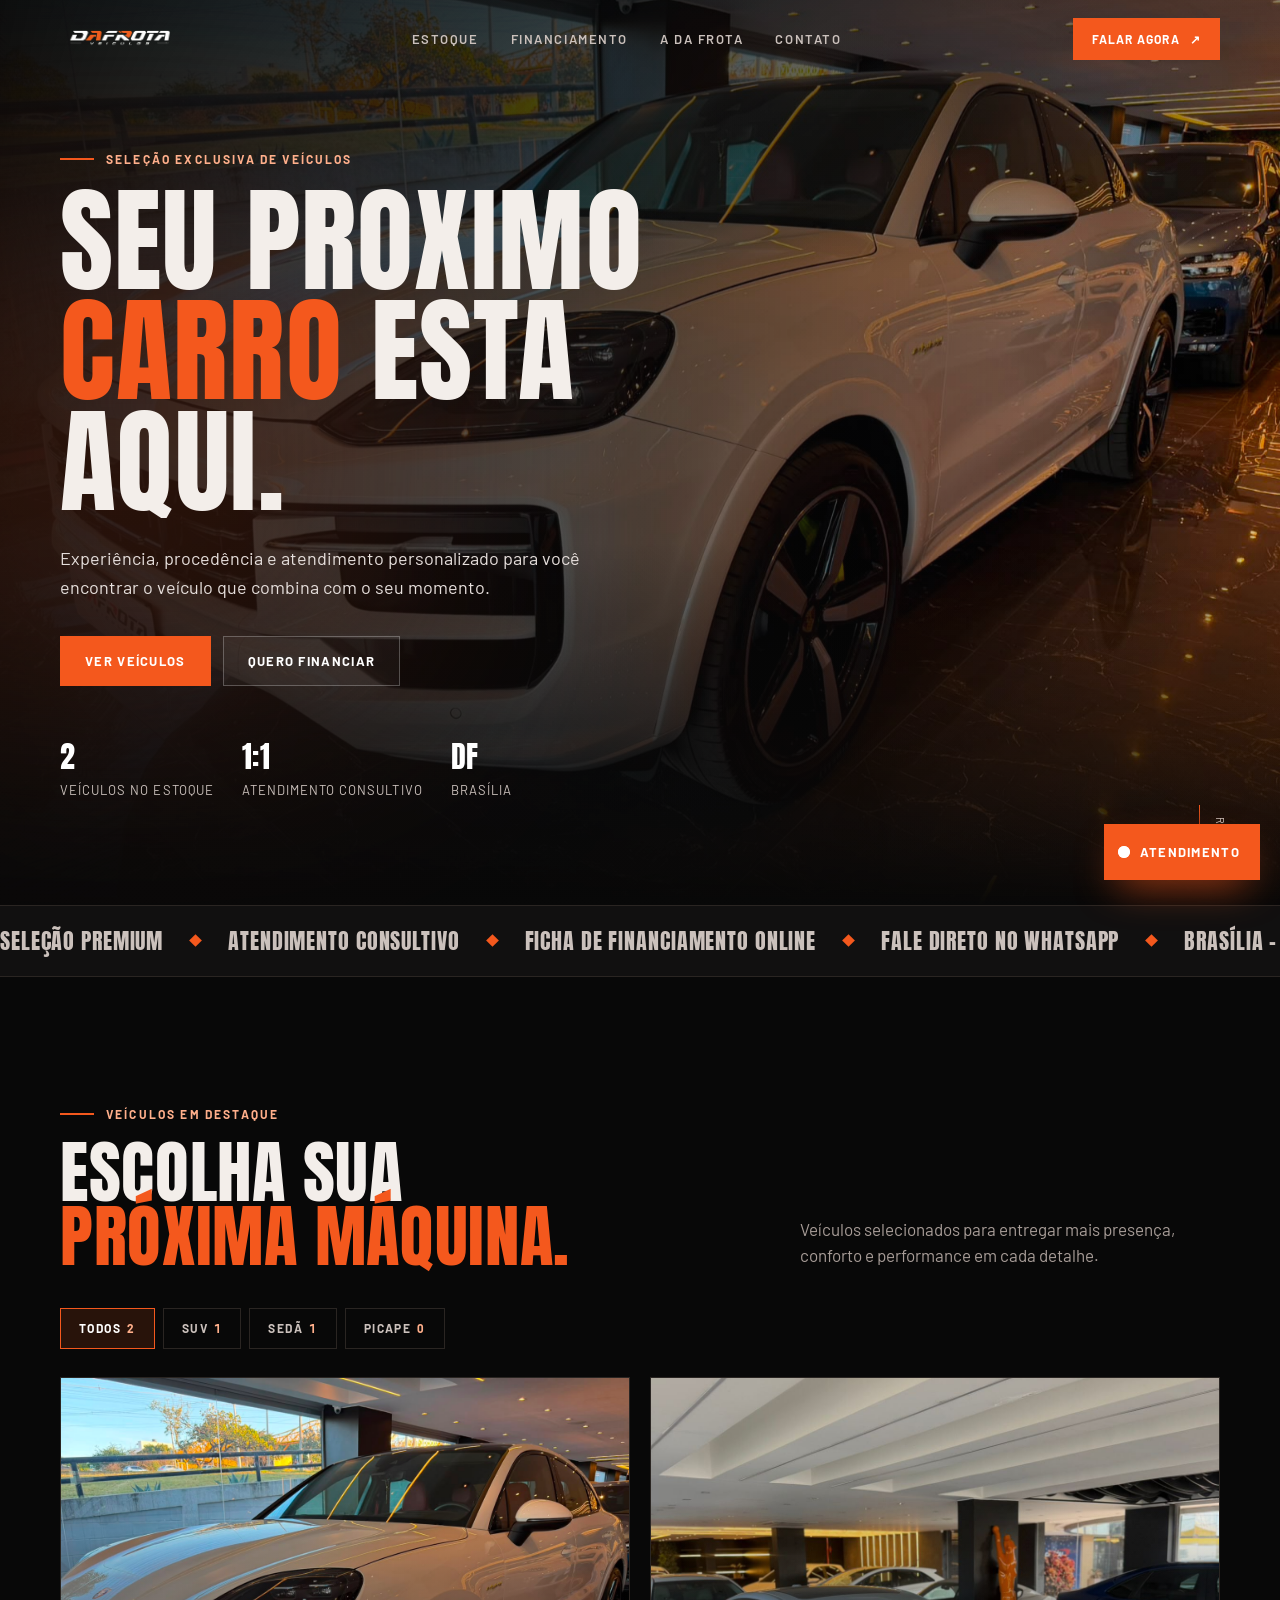
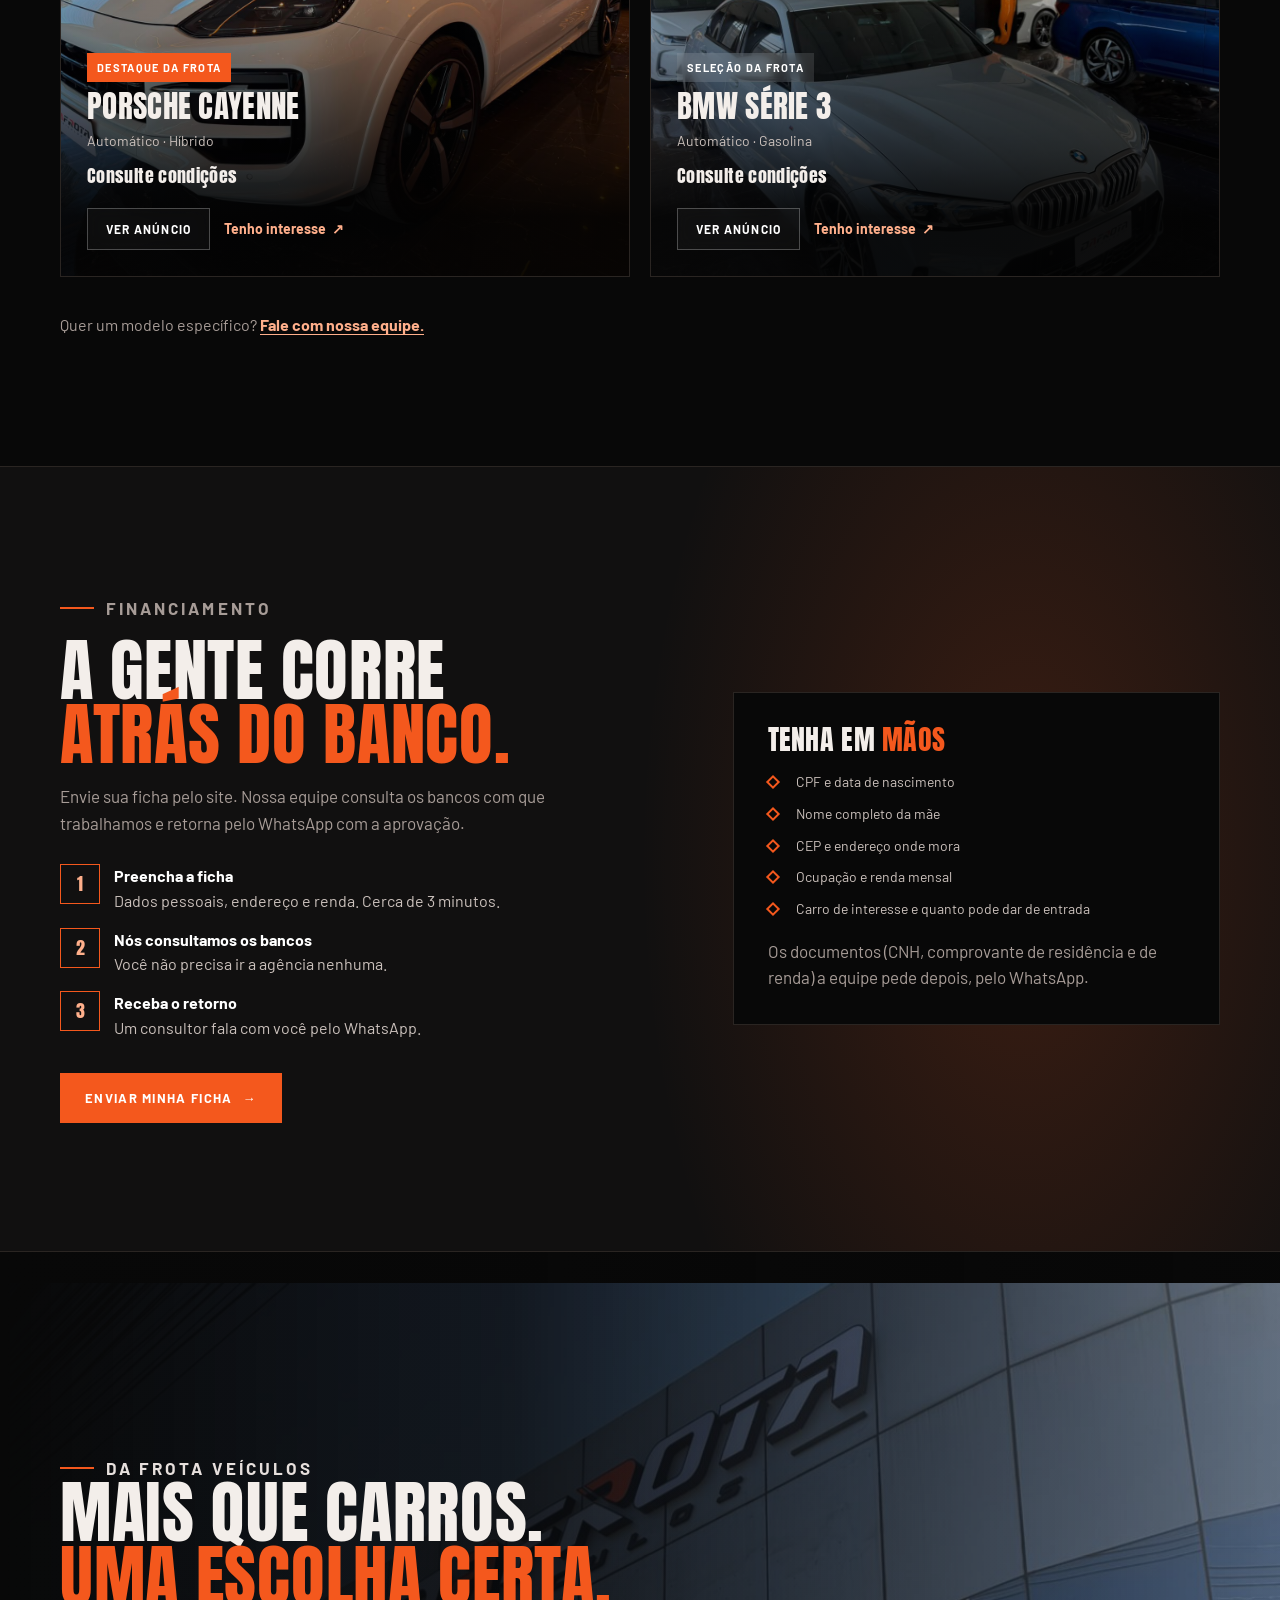
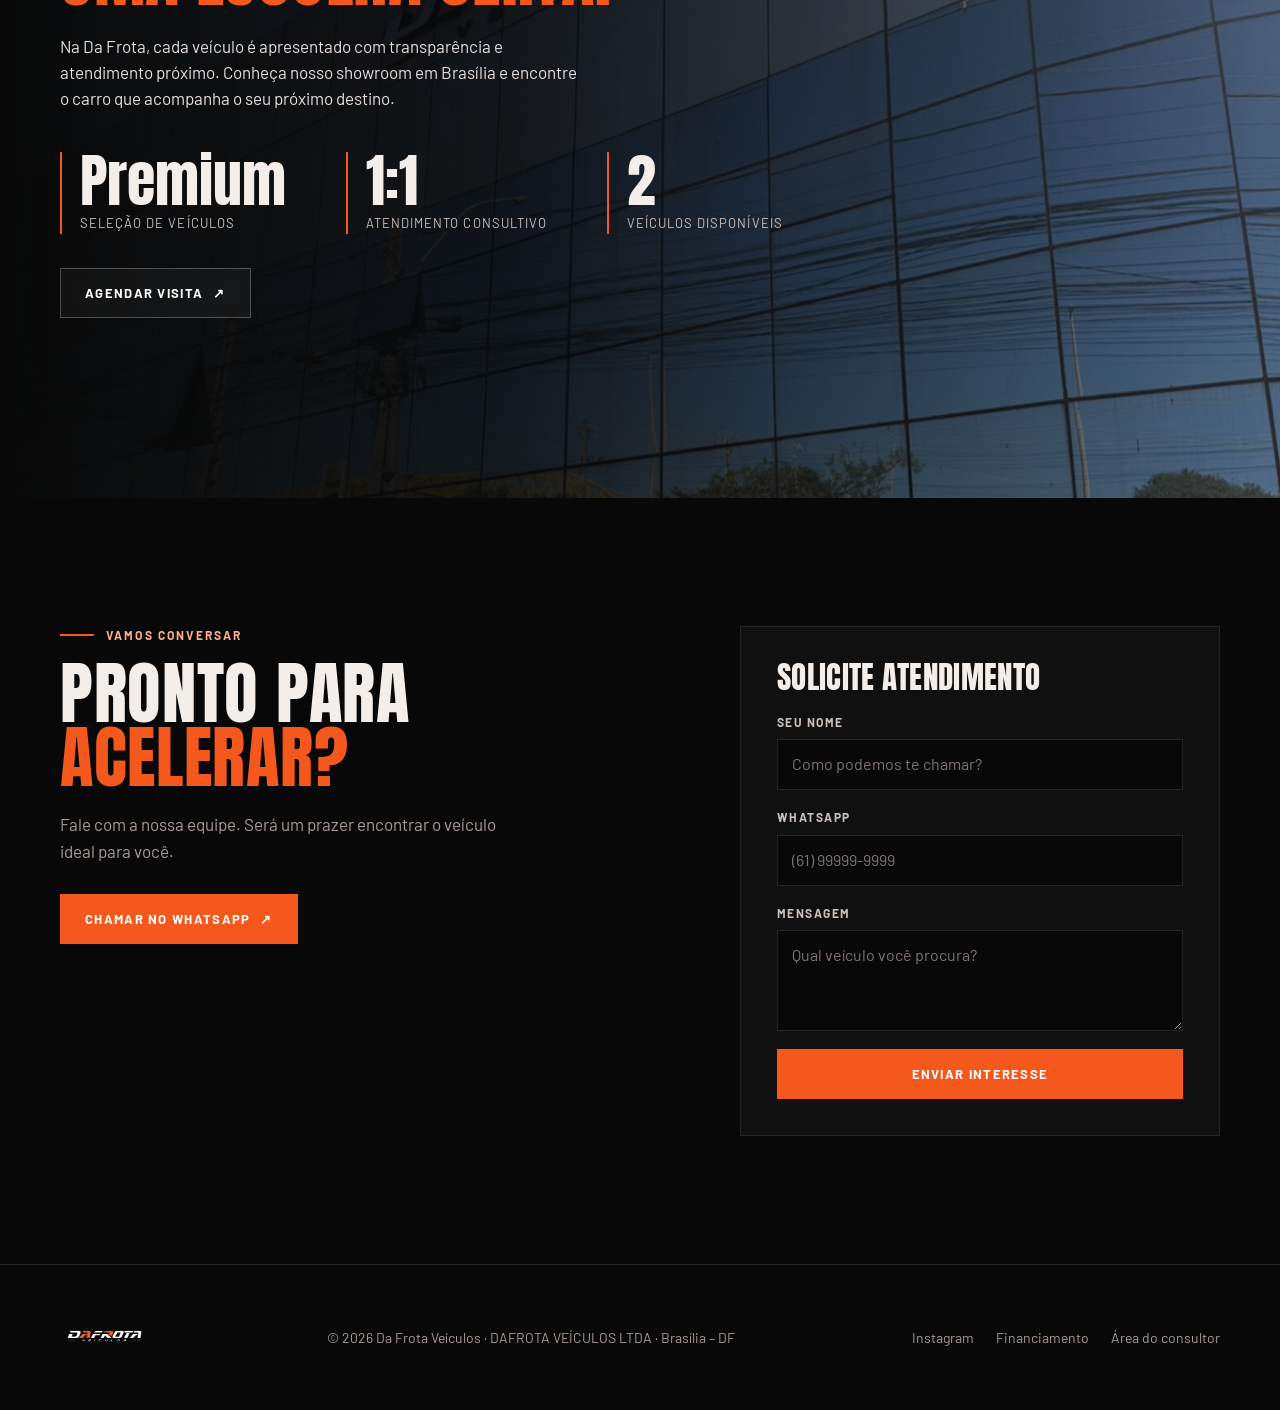
==== index.html @ 7f4a3445 "Original do servidor (public_html.zip)" ====
<!doctype html>
<html lang="pt-BR">
<head>
<meta charset="utf-8">
<meta name="viewport" content="width=device-width, initial-scale=1, viewport-fit=cover">
<title>Da Frota Veículos</title>
<meta name="description" content="Veículos selecionados, atendimento consultivo e simulação de financiamento online. Da Frota Veículos, Brasília – DF.">
<meta name="theme-color" content="#080808">
<meta property="og:title" content="Da Frota Veículos">
<meta property="og:description" content="Seu próximo carro começa aqui.">
<meta property="og:image" content="img/og.png">
<meta name="twitter:card" content="summary_large_image">
<link rel="icon" href="img/favicon.svg" type="image/svg+xml">
<link rel="preconnect" href="https://fonts.googleapis.com">
<link rel="preconnect" href="https://fonts.gstatic.com" crossorigin>
<link rel="stylesheet" href="https://fonts.googleapis.com/css2?family=Anton&family=Barlow:wght@400;500;600;700&display=swap">
<link rel="stylesheet" href="css/style.css">
<link rel="preload" as="image" href="img/porsche-cayenne.jpeg">
</head>
<body>
<div class="preloader" aria-hidden="true"><div class="preloader-inner"><img src="img/da-frota-logo-white.png" alt=""><div class="preloader-bar"></div></div></div>
<div class="scroll-progress" aria-hidden="true"></div>

<header class="site-header">
  <nav class="container nav" aria-label="Navegação principal">
    <a href="#inicio" class="brand" aria-label="Da Frota Veículos, início"><img src="img/da-frota-logo-white.png" alt="Da Frota Veículos" width="100" height="38"></a>
    <div class="nav-links" id="nav-links">
      <a href="#estoque">Estoque</a>
      <a href="financiamento.html">Financiamento</a>
      <a href="#empresa">A Da Frota</a>
      <a href="#contato">Contato</a>
    </div>
    <div class="nav-actions">
      <a class="button button-small" data-wa="Olá! Vim pelo site da Da Frota." target="_blank" rel="noreferrer">Falar agora <span aria-hidden="true">↗</span></a>
      <button class="menu-toggle" type="button" aria-label="Abrir menu" aria-expanded="false" aria-controls="nav-links"><span></span></button>
    </div>
  </nav>
</header>

<main>
  <section class="hero" id="inicio">
    <div class="hero-backdrop"><img src="img/porsche-cayenne.jpeg" alt=""></div>
    <div class="hero-glow"></div>
    <div class="speed-lines" aria-hidden="true"><i></i><i></i><i></i><i></i></div>
    <div class="container hero-content">
      <p class="eyebrow">Seleção exclusiva de veículos</p>
      <h1><span class="line"><span>Seu próximo</span></span><span class="line"><span><em>carro</em> está</span></span><span class="line"><span>aqui.</span></span></h1>
      <p class="hero-copy">Experiência, procedência e atendimento personalizado para você encontrar o veículo que combina com o seu momento.</p>
      <div class="button-row">
        <a class="button" href="#estoque">Ver veículos</a>
        <a class="button button-ghost" href="financiamento.html">Quero financiar</a>
      </div>
      <div class="hero-meta">
        <div><b data-count-stock>2</b>veículos no estoque</div>
        <div><b>1:1</b>atendimento consultivo</div>
        <div><b>DF</b>Brasília</div>
      </div>
    </div>
    <p class="scroll-cue" aria-hidden="true">Role</p>
  </section>

  <div class="marquee" aria-hidden="true">
    <div class="marquee-track">
      <span>Seleção premium</span><span>Atendimento consultivo</span><span>Ficha de financiamento online</span><span>Fale direto no WhatsApp</span><span>Brasília – DF</span>
      <span>Seleção premium</span><span>Atendimento consultivo</span><span>Ficha de financiamento online</span><span>Fale direto no WhatsApp</span><span>Brasília – DF</span>
    </div>
  </div>

  <section class="section" id="estoque">
    <div class="container">
      <div class="section-heading">
        <div>
          <p class="eyebrow" data-reveal>Veículos em destaque</p>
          <h2 data-reveal style="--d:.08s">Escolha sua<br><em>próxima máquina.</em></h2>
        </div>
        <p data-reveal style="--d:.16s">Veículos selecionados para entregar mais presença, conforto e performance em cada detalhe.</p>
      </div>
      <div class="filter-row" role="group" aria-label="Filtrar veículos" data-reveal></div>
      <div class="vehicle-grid" aria-live="polite"></div>
      <p class="inventory-note" data-reveal>Quer um modelo específico? <a data-wa="Olá! Estou procurando um veículo específico e gostaria de ajuda." target="_blank" rel="noreferrer">Fale com nossa equipe.</a></p>
    </div>
  </section>

  <section class="finance-band section" id="financiamento">
    <div class="container finance-grid">
      <div>
        <p class="eyebrow" data-reveal>Financiamento</p>
        <h2 data-reveal style="--d:.08s">A gente corre<br><em>atrás do banco.</em></h2>
        <p data-reveal style="--d:.14s">Envie sua ficha pelo site. Nossa equipe consulta os bancos com que trabalhamos e retorna pelo WhatsApp com a aprovação.</p>
        <ol class="steps" data-reveal style="--d:.2s">
          <li><span><b>Preencha a ficha</b>Dados pessoais, endereço e renda. Cerca de 3 minutos.</span></li>
          <li><span><b>Nós consultamos os bancos</b>Você não precisa ir a agência nenhuma.</span></li>
          <li><span><b>Receba o retorno</b>Um consultor fala com você pelo WhatsApp.</span></li>
        </ol>
        <a class="button" href="financiamento.html" data-reveal style="--d:.26s">Enviar minha ficha <span aria-hidden="true">→</span></a>
      </div>
      <div class="finance-checklist" data-reveal="scale" style="--d:.15s">
        <h3>Tenha em <em>mãos</em></h3>
        <ul class="doc-list">
          <li>CPF e data de nascimento</li>
          <li>Nome completo da mãe</li>
          <li>CEP e endereço onde mora</li>
          <li>Ocupação e renda mensal</li>
          <li>Carro de interesse e quanto pode dar de entrada</li>
        </ul>
        <p class="fine-print">Os documentos (CNH, comprovante de residência e de renda) a equipe pede depois, pelo WhatsApp.</p>
      </div>
    </div>
  </section>

  <section class="showroom" id="empresa">
    <div class="showroom-backdrop" data-parallax="0.15"><img src="img/fachada-da-frota.jpeg" alt="Fachada do showroom Da Frota Veículos" loading="lazy"></div>
    <div class="container showroom-content">
      <p class="eyebrow" data-reveal>Da Frota Veículos</p>
      <h2 data-reveal style="--d:.08s">Mais que carros.<br><em>Uma escolha certa.</em></h2>
      <p data-reveal style="--d:.14s">Na Da Frota, cada veículo é apresentado com transparência e atendimento próximo. Conheça nosso showroom em Brasília e encontre o carro que acompanha o seu próximo destino.</p>
      <div class="stats" aria-label="Diferenciais da Da Frota">
        <div data-reveal style="--d:.2s"><strong>Premium</strong><span>Seleção de veículos</span></div>
        <div data-reveal style="--d:.28s"><strong>1:1</strong><span>Atendimento consultivo</span></div>
        <div data-reveal style="--d:.36s"><strong data-countup data-count-stock>2</strong><span>Veículos disponíveis</span></div>
      </div>
      <div class="button-row" style="animation:none">
        <a class="button button-ghost" data-wa="Olá! Quero agendar uma visita na Da Frota." target="_blank" rel="noreferrer" data-reveal style="--d:.4s">Agendar visita <span aria-hidden="true">↗</span></a>
      </div>
    </div>
  </section>

  <section class="section" id="contato">
    <div class="container contact-grid">
      <div>
        <p class="eyebrow" data-reveal>Vamos conversar</p>
        <h2 data-reveal style="--d:.08s">Pronto para<br><em>acelerar?</em></h2>
        <p class="contact-copy" data-reveal style="--d:.14s">Fale com a nossa equipe. Será um prazer encontrar o veículo ideal para você.</p>
        <a class="button" data-wa="Olá! Quero falar com um consultor da Da Frota." target="_blank" rel="noreferrer" data-reveal style="--d:.2s">Chamar no WhatsApp <span aria-hidden="true">↗</span></a>
      </div>
      <form class="form-card" id="lead-form" novalidate data-reveal="scale" style="--d:.1s">
        <h3>Solicite atendimento</h3>
        <label class="field"><span>Seu nome</span><input id="lf-name" name="name" required autocomplete="name" placeholder="Como podemos te chamar?"></label>
        <label class="field"><span>WhatsApp</span><input id="lf-phone" name="phone" required inputmode="tel" autocomplete="tel" placeholder="(61) 99999-9999"></label>
        <label class="field"><span>Mensagem</span><textarea id="lf-message" name="message" rows="3" placeholder="Qual veículo você procura?"></textarea></label>
        <button class="button" type="submit">Enviar interesse</button>
        <p class="form-success" hidden>✓ Recebemos seu interesse. Nossa equipe retornará em breve.</p>
      </form>
    </div>
  </section>
</main>

<footer class="footer">
  <div class="container footer-content">
    <img src="img/da-frota-logo-white.png" alt="Da Frota Veículos" width="90" height="34">
    <p>© <span data-year>2026</span> Da Frota Veículos · DAFROTA VEÍCULOS LTDA · Brasília – DF</p>
    <nav aria-label="Rodapé">
      <a data-ig target="_blank" rel="noreferrer">Instagram</a>
      <a href="financiamento.html">Financiamento</a>
      <a href="consultor.html">Área do consultor</a>
    </nav>
  </div>
</footer>

<aside class="chat" aria-label="Atendimento Da Frota">
  <div class="chat-header">
    <div><strong>Atendimento Da Frota</strong><span>Responde em poucos minutos</span></div>
    <button type="button" class="chat-close" aria-label="Fechar atendimento">×</button>
  </div>
  <div class="chat-messages" aria-live="polite"></div>
  <form class="chat-form">
    <input id="chat-input" placeholder="Digite sua mensagem..." aria-label="Mensagem para o atendimento" autocomplete="off">
    <button type="submit" aria-label="Enviar mensagem">→</button>
  </form>
</aside>
<button class="chat-toggle" type="button" aria-label="Abrir atendimento"><span class="pulse"></span>Atendimento</button>

<script src="js/store.js"></script>
<script src="js/main.js"></script>
</body>
</html>
---- css/style.css ----
/* Da Frota Veículos — tema único escuro (identidade da marca: preto showroom + laranja Da Frota)
   Layout: blocos de largura total com conteúdo em container de 1240px, títulos condensados em caixa alta. */
:root {
  --ink: #080808;
  --panel: #111010;
  --panel-2: #171312;
  --line: #2a2522;
  --line-soft: #ffffff14;
  --text: #f3eeea;
  --muted: #a79c97;
  --soft: #cbc1bc;
  --orange: #f4581d;
  --orange-light: #ff7a47;
  --orange-pale: #ffaf8b;
  --ok: #56cb86;
  --warn: #f2b84b;
  --danger: #ff5d5d;
  --display: "Anton", Impact, "Arial Narrow", sans-serif;
  --body: "Barlow", "Segoe UI", Arial, sans-serif;
  --ease: cubic-bezier(.22, 1, .36, 1);
  --gutter: clamp(16px, 4vw, 40px);
  color-scheme: dark;
}

*, *::before, *::after { box-sizing: border-box; }
html { scroll-behavior: smooth; -webkit-text-size-adjust: 100%; }
body {
  margin: 0;
  background: var(--ink);
  color: var(--text);
  font-family: var(--body);
  font-size: 16px;
  line-height: 1.55;
  overflow-x: hidden;
  -webkit-font-smoothing: antialiased;
}
img { max-width: 100%; display: block; }
a { color: inherit; text-decoration: none; }
button, input, select, textarea { font: inherit; color: inherit; }
:focus-visible { outline: 2px solid var(--orange-light); outline-offset: 3px; }
::selection { background: var(--orange); color: #fff; }
[hidden] { display: none !important; }

.container { width: 100%; max-width: 1240px; margin-inline: auto; padding-inline: var(--gutter); }
.section { padding-block: clamp(72px, 10vw, 128px); }

h1, h2, h3 {
  font-family: var(--display);
  font-weight: 400;
  text-transform: uppercase;
  letter-spacing: .01em;
  line-height: .92;
  margin: 0;
  text-wrap: balance;
}
h1 { font-size: clamp(54px, 9vw, 128px); }
h2 { font-size: clamp(42px, 5.4vw, 76px); }
h3 { font-size: clamp(24px, 2.4vw, 32px); }
h1 em, h2 em, h3 em { color: var(--orange); font-style: normal; }

.eyebrow {
  display: flex; align-items: center; gap: 12px;
  margin: 0 0 18px;
  color: var(--orange-pale);
  font-size: 12px; font-weight: 700;
  letter-spacing: .18em; text-transform: uppercase;
}
.eyebrow::before { content: ""; width: 34px; height: 2px; background: var(--orange); transform-origin: left; }

/* ---------- Botões ---------- */
.button {
  position: relative; overflow: hidden; isolation: isolate;
  display: inline-flex; align-items: center; justify-content: center; gap: 10px;
  min-height: 50px; padding: 0 24px;
  border: 1px solid var(--orange); background: var(--orange); color: #fff;
  font-size: 13px; font-weight: 700; letter-spacing: .1em; text-transform: uppercase;
  cursor: pointer; white-space: nowrap;
  transition: transform .25s var(--ease), box-shadow .25s, background .25s, border-color .25s;
}
.button::after {
  content: ""; position: absolute; inset: 0; z-index: -1;
  background: linear-gradient(110deg, transparent 30%, #ffffff55 50%, transparent 70%);
  transform: translateX(-120%); transition: transform .7s var(--ease);
}
.button:hover { transform: translateY(-2px); box-shadow: 0 14px 34px -12px #f4581dcc; background: var(--orange-light); }
.button:hover::after { transform: translateX(120%); }
.button:active { transform: translateY(0) scale(.98); }
.button-ghost { background: #ffffff0a; border-color: #ffffff40; backdrop-filter: blur(8px); }
.button-ghost:hover { background: #ffffff18; border-color: var(--orange); box-shadow: none; }
.button-small { min-height: 42px; padding: 0 18px; font-size: 12px; }
.button-block { width: 100%; }
.button[disabled] { opacity: .5; cursor: not-allowed; transform: none; }
.text-link { display: inline-flex; gap: 6px; align-items: center; color: var(--orange-pale); font-weight: 700; font-size: 14px; }
.text-link span { transition: transform .25s var(--ease); }
.text-link:hover span { transform: translate(3px, -3px); }

/* ---------- Barra de progresso de rolagem ---------- */
.scroll-progress {
  position: fixed; top: 0; left: 0; right: 0; height: 3px; z-index: 60;
  background: linear-gradient(90deg, var(--orange), var(--orange-light));
  transform-origin: left; transform: scaleX(0);
}

/* ---------- Cabeçalho ---------- */
.site-header {
  position: fixed; top: 0; left: 0; right: 0; z-index: 50;
  padding-top: env(safe-area-inset-top, 0px);
  transition: background .35s, backdrop-filter .35s, transform .45s var(--ease), border-color .35s;
  border-bottom: 1px solid transparent;
}
.site-header.scrolled { background: #080808d9; backdrop-filter: blur(14px); border-color: var(--line-soft); }
.site-header.hide { transform: translateY(-100%); }
.nav { display: flex; align-items: center; justify-content: space-between; gap: 20px; height: 78px; }
.brand img { height: 46px; width: auto; }
.nav-links { display: flex; gap: 32px; font-size: 13px; font-weight: 600; letter-spacing: .12em; text-transform: uppercase; }
.nav-links a { position: relative; color: var(--soft); transition: color .2s; padding-block: 6px; }
.nav-links a::after { content: ""; position: absolute; left: 0; right: 0; bottom: 0; height: 2px; background: var(--orange); transform: scaleX(0); transform-origin: right; transition: transform .35s var(--ease); }
.nav-links a:hover, .nav-links a.active { color: #fff; }
.nav-links a:hover::after, .nav-links a.active::after { transform: scaleX(1); transform-origin: left; }
.nav-actions { display: flex; align-items: center; gap: 12px; }
.menu-toggle { display: none; width: 44px; height: 44px; border: 1px solid #ffffff30; background: transparent; cursor: pointer; position: relative; }
.menu-toggle span, .menu-toggle span::before, .menu-toggle span::after { position: absolute; left: 11px; width: 20px; height: 2px; background: #fff; transition: transform .3s var(--ease), opacity .2s; content: ""; }
.menu-toggle span { top: 21px; }
.menu-toggle span::before { top: -6px; left: 0; }
.menu-toggle span::after { top: 6px; left: 0; }
.menu-open .menu-toggle span { background: transparent; }
.menu-open .menu-toggle span::before { transform: translateY(6px) rotate(45deg); }
.menu-open .menu-toggle span::after { transform: translateY(-6px) rotate(-45deg); }

@media (max-width: 860px) {
  .nav-links {
    position: fixed; inset: 0; z-index: -1; flex-direction: column; justify-content: center; align-items: flex-start;
    padding: 0 var(--gutter); gap: 8px; background: var(--ink);
    clip-path: circle(0 at calc(100% - 40px) 40px); transition: clip-path .7s var(--ease);
  }
  .nav-links a { font-family: var(--display); font-size: clamp(34px, 10vw, 46px); letter-spacing: .02em; color: #fff; }
  .menu-open .nav-links { clip-path: circle(150% at calc(100% - 40px) 40px); }
  .menu-toggle { display: block; }
  .nav-actions .button-small { display: none; }
}

/* ---------- Hero ---------- */
.hero {
  position: relative; isolation: isolate; overflow: hidden;
  min-height: min(860px, 100svh); display: grid; align-items: end;
  padding: 150px 0 clamp(64px, 9vw, 104px);
}
.hero-backdrop { position: absolute; inset: -6% 0 0; z-index: -2; will-change: transform; }
.hero-backdrop img { width: 100%; height: 100%; object-fit: cover; object-position: 60% 50%; animation: kenburns 18s var(--ease) both; }
.hero::before {
  content: ""; position: absolute; inset: 0; z-index: -1;
  background:
    linear-gradient(90deg, #080808f5 0%, #080808a8 45%, #08080820 100%),
    linear-gradient(180deg, #08080866 0%, transparent 30%, transparent 60%, #080808 100%);
}
.hero-glow { position: absolute; z-index: -1; width: 46vw; height: 40vw; left: -14vw; top: 22%; background: var(--orange); opacity: .14; filter: blur(130px); animation: glow 7s ease-in-out infinite alternate; pointer-events: none; }
.speed-lines { position: absolute; inset: 0; z-index: -1; pointer-events: none; overflow: hidden; }
.speed-lines i {
  position: absolute; height: 1px; width: 32vw; left: -40vw;
  background: linear-gradient(90deg, transparent, var(--orange), transparent);
  opacity: .55; animation: streak 4.2s linear infinite;
}
.speed-lines i:nth-child(1) { top: 62%; animation-delay: .2s; }
.speed-lines i:nth-child(2) { top: 71%; animation-delay: 1.6s; width: 22vw; }
.speed-lines i:nth-child(3) { top: 78%; animation-delay: 2.7s; width: 40vw; opacity: .35; }
.speed-lines i:nth-child(4) { top: 55%; animation-delay: 3.4s; width: 18vw; opacity: .3; }
.hero-content { position: relative; }
.hero h1 .line { display: block; overflow: hidden; padding-bottom: .04em; }
.hero h1 .line > span { display: inline-block; animation: rise 1.1s var(--ease) both; }
.hero h1 .line:nth-child(2) > span { animation-delay: .12s; }
.hero h1 .line:nth-child(3) > span { animation-delay: .24s; }
.hero .eyebrow { animation: fadeUp .9s var(--ease) both; }
.hero .eyebrow::before { animation: grow 1s .2s var(--ease) both; }
.hero-copy { max-width: 520px; margin: 26px 0 0; color: #e6dfdc; font-size: 18px; line-height: 1.6; animation: fadeUp 1s .45s var(--ease) both; }
.button-row { display: flex; flex-wrap: wrap; gap: 12px; margin-top: 34px; animation: fadeUp 1s .6s var(--ease) both; }
.hero-meta { display: flex; flex-wrap: wrap; gap: 28px; margin-top: 48px; color: var(--soft); font-size: 13px; letter-spacing: .08em; text-transform: uppercase; animation: fadeUp 1s .75s var(--ease) both; }
.hero-meta b { display: block; font-family: var(--display); font-size: 30px; font-weight: 400; color: #fff; letter-spacing: .02em; }
.scroll-cue { position: absolute; right: var(--gutter); bottom: 40px; display: flex; flex-direction: column; align-items: center; gap: 12px; color: var(--soft); font-size: 11px; letter-spacing: .2em; text-transform: uppercase; writing-mode: vertical-rl; }
.scroll-cue::after { content: ""; width: 1px; height: 60px; background: linear-gradient(var(--orange), transparent); animation: cue 2s ease-in-out infinite; }
@media (max-width: 700px) { .scroll-cue { display: none; } .hero-copy { font-size: 16px; } }

/* ---------- Faixa rolante ---------- */
.marquee { border-block: 1px solid var(--line); background: var(--panel); overflow: hidden; padding-block: 18px; }
.marquee-track { display: flex; width: max-content; animation: marquee 32s linear infinite; }
.marquee span { display: inline-flex; align-items: center; gap: 28px; padding-right: 28px; font-family: var(--display); font-size: 22px; text-transform: uppercase; letter-spacing: .04em; color: var(--soft); white-space: nowrap; }
.marquee span::after { content: ""; width: 9px; height: 9px; background: var(--orange); transform: rotate(45deg); }
.marquee:hover .marquee-track { animation-play-state: paused; }

/* ---------- Estoque ---------- */
.section-heading { display: grid; grid-template-columns: minmax(0, 1fr) minmax(0, 420px); gap: 32px; align-items: end; margin-bottom: 40px; }
.section-heading > p { color: var(--muted); margin: 0; font-size: 17px; }
@media (max-width: 800px) { .section-heading { grid-template-columns: 1fr; } }
.filter-row { display: flex; flex-wrap: wrap; gap: 8px; margin-bottom: 28px; position: relative; }
.filter {
  position: relative; z-index: 1; border: 1px solid var(--line); background: transparent; color: var(--soft);
  padding: 10px 18px; font-size: 12px; font-weight: 700; letter-spacing: .12em; text-transform: uppercase; cursor: pointer;
  transition: color .25s, border-color .25s, background .25s;
}
.filter:hover { color: #fff; border-color: #ffffff40; }
.filter.active { color: #fff; border-color: var(--orange); background: #f4581d22; }
.filter .count { margin-left: 6px; color: var(--orange-pale); font-variant-numeric: tabular-nums; }
.vehicle-grid { display: grid; grid-template-columns: repeat(auto-fit, minmax(min(100%, 340px), 1fr)); gap: 20px; }
.vehicle-card {
  position: relative; isolation: isolate; overflow: hidden; min-height: 500px;
  display: flex; flex-direction: column; justify-content: flex-end;
  border: 1px solid var(--line); background: var(--panel);
  transform-style: preserve-3d; transition: transform .5s var(--ease), border-color .3s, opacity .4s, box-shadow .5s;
  --rx: 0deg; --ry: 0deg; --mx: 50%; --my: 50%;
  transform: perspective(1000px) rotateX(var(--rx)) rotateY(var(--ry));
}
.vehicle-card:hover { border-color: #f4581d88; box-shadow: 0 30px 60px -30px #f4581d66; }
.vehicle-card > img { position: absolute; inset: 0; z-index: -2; width: 100%; height: 100%; object-fit: cover; transition: transform 1.1s var(--ease); }
.vehicle-card:hover > img { transform: scale(1.07); }
.vehicle-card::before { content: ""; position: absolute; inset: 0; z-index: -1; background: linear-gradient(180deg, #02020200 25%, #020202f2 88%); }
.vehicle-card::after { content: ""; position: absolute; inset: 0; z-index: 0; pointer-events: none; background: radial-gradient(420px circle at var(--mx) var(--my), #ffffff1c, transparent 45%); opacity: 0; transition: opacity .3s; }
.vehicle-card:hover::after { opacity: 1; }
.vehicle-content { position: relative; z-index: 1; padding: 26px; display: grid; gap: 10px; }
.badge { justify-self: start; display: inline-flex; align-items: center; gap: 6px; padding: 6px 10px; background: var(--orange); color: #fff; font-size: 11px; font-weight: 700; letter-spacing: .12em; text-transform: uppercase; }
.badge.muted { background: #ffffff1f; backdrop-filter: blur(6px); }
.badge.reserved { background: var(--warn); color: #1a1205; }
.vehicle-specs { margin: 0; color: var(--soft); font-size: 14px; }
.vehicle-price { font-family: var(--display); font-size: 26px; letter-spacing: .02em; }
.vehicle-price small { display: block; font-family: var(--body); font-size: 12px; color: var(--muted); letter-spacing: .04em; text-transform: none; }
.vehicle-actions { display: flex; flex-wrap: wrap; gap: 14px; align-items: center; margin-top: 8px; }
.vehicle-card.leaving { opacity: 0; transform: scale(.94); }
.vehicle-card.entering { animation: cardIn .6s var(--ease) both; }
.inventory-note { margin: 36px 0 0; color: var(--muted); }
.inventory-note a { color: var(--orange-pale); font-weight: 700; border-bottom: 1px solid currentColor; }
.empty-state { grid-column: 1 / -1; padding: 60px 20px; border: 1px dashed var(--line); text-align: center; color: var(--muted); }

/* ---------- Faixa de financiamento ---------- */
.finance-band { position: relative; overflow: hidden; background: var(--panel); border-block: 1px solid var(--line); }
.finance-band::before { content: ""; position: absolute; right: -10%; top: -40%; width: 60%; height: 180%; background: radial-gradient(closest-side, #f4581d30, transparent); pointer-events: none; }
.finance-grid { position: relative; display: grid; grid-template-columns: minmax(0, 1.1fr) minmax(0, .9fr); gap: clamp(32px, 6vw, 80px); align-items: center; }
.finance-grid > div > p { color: var(--muted); font-size: 17px; max-width: 520px; }
.steps { list-style: none; padding: 0; margin: 28px 0 32px; display: grid; gap: 14px; counter-reset: s; }
.steps li { display: grid; grid-template-columns: 40px 1fr; gap: 14px; align-items: start; color: var(--soft); }
.steps li::before { counter-increment: s; content: counter(s); display: grid; place-items: center; width: 40px; height: 40px; border: 1px solid var(--orange); color: var(--orange-pale); font-family: var(--display); font-size: 18px; }
.steps b { display: block; color: #fff; }
.mini-sim { border: 1px solid var(--line); background: var(--ink); padding: clamp(22px, 3vw, 34px); display: grid; gap: 20px; }
.mini-sim .label-row { display: flex; justify-content: space-between; gap: 12px; color: var(--muted); font-size: 13px; letter-spacing: .08em; text-transform: uppercase; }
.mini-sim .label-row b { color: #fff; font-variant-numeric: tabular-nums; letter-spacing: 0; }
.mini-result { border-top: 1px solid var(--line); padding-top: 18px; display: flex; align-items: baseline; justify-content: space-between; gap: 12px; flex-wrap: wrap; }
.mini-result strong { font-family: var(--display); font-size: clamp(40px, 5vw, 56px); font-weight: 400; color: var(--orange); font-variant-numeric: tabular-nums; line-height: 1; }
.mini-result span { color: var(--muted); font-size: 14px; }
.fine-print { color: var(--muted); font-size: 12px; margin: 0; }
@media (max-width: 860px) { .finance-grid { grid-template-columns: 1fr; } }

/* Slider */
input[type="range"] { -webkit-appearance: none; appearance: none; width: 100%; height: 4px; background: linear-gradient(90deg, var(--orange) var(--p, 50%), var(--line) var(--p, 50%)); outline: none; cursor: pointer; }
input[type="range"]::-webkit-slider-thumb { -webkit-appearance: none; width: 22px; height: 22px; border-radius: 50%; background: #fff; border: 5px solid var(--orange); box-shadow: 0 0 0 6px #f4581d26; transition: box-shadow .2s; }
input[type="range"]::-moz-range-thumb { width: 14px; height: 14px; border-radius: 50%; background: #fff; border: 5px solid var(--orange); }
input[type="range"]:active::-webkit-slider-thumb { box-shadow: 0 0 0 10px #f4581d33; }

/* ---------- Showroom ---------- */
.showroom { position: relative; isolation: isolate; overflow: hidden; padding-block: clamp(110px, 14vw, 180px); }
.showroom-backdrop { position: absolute; inset: -10% 0; z-index: -2; will-change: transform; }
.showroom-backdrop img { width: 100%; height: 100%; object-fit: cover; object-position: 50% 35%; }
.showroom::before { content: ""; position: absolute; inset: 0; z-index: -1; background: linear-gradient(90deg, #080808 0%, #080808e6 40%, #08080870 100%); }
.showroom-content { max-width: 1240px; }
.showroom-content > p { max-width: 520px; color: #e6dfdc; font-size: 17px; margin: 24px 0 0; }
.stats { display: flex; flex-wrap: wrap; gap: clamp(24px, 5vw, 60px); margin-top: 40px; }
.stats div { border-left: 2px solid var(--orange); padding-left: 18px; }
.stats strong { display: block; font-family: var(--display); font-weight: 400; font-size: clamp(40px, 5vw, 58px); line-height: 1; font-variant-numeric: tabular-nums; }
.stats span { color: var(--soft); font-size: 13px; letter-spacing: .08em; text-transform: uppercase; }

/* ---------- Contato ---------- */
.contact-grid { display: grid; grid-template-columns: minmax(0, 1fr) minmax(0, 480px); gap: clamp(32px, 6vw, 90px); align-items: start; }
.contact-copy { color: var(--muted); font-size: 17px; margin: 22px 0 30px; max-width: 460px; }
@media (max-width: 860px) { .contact-grid { grid-template-columns: 1fr; } }

/* ---------- Formulários ---------- */
.form-card { border: 1px solid var(--line); background: var(--panel); padding: clamp(22px, 3vw, 36px); display: grid; gap: 18px; }
.form-card h3 { margin-bottom: 4px; }
.field { display: grid; gap: 8px; min-width: 0; }
.field > span, .field-label { font-size: 12px; font-weight: 700; letter-spacing: .12em; text-transform: uppercase; color: var(--soft); }
.field small { color: var(--muted); font-size: 12px; }
.input, .field input:not([type="range"]):not([type="checkbox"]):not([type="radio"]), .field select, .field textarea {
  width: 100%; min-height: 50px; padding: 12px 14px;
  border: 1px solid var(--line); background: var(--ink); color: var(--text);
  font-size: 16px; transition: border-color .2s, box-shadow .2s, background .2s;
}
.field textarea { resize: vertical; min-height: 96px; }
.field input:focus, .field select:focus, .field textarea:focus { outline: none; border-color: var(--orange); box-shadow: 0 0 0 4px #f4581d26; }
.field.invalid input, .field.invalid select { border-color: var(--danger); animation: shake .4s; }
.field .error { color: var(--danger); font-size: 12px; min-height: 0; }
.field input::placeholder, .field textarea::placeholder { color: #7f746f; }
.field select { appearance: none; background-image: linear-gradient(45deg, transparent 50%, var(--orange-pale) 50%), linear-gradient(135deg, var(--orange-pale) 50%, transparent 50%); background-position: calc(100% - 20px) 22px, calc(100% - 14px) 22px; background-size: 6px 6px; background-repeat: no-repeat; padding-right: 36px; }
.field-row { display: grid; grid-template-columns: repeat(auto-fit, minmax(min(100%, 200px), 1fr)); gap: 16px; }
.check { display: grid; grid-template-columns: 22px 1fr; gap: 12px; align-items: start; color: var(--soft); font-size: 14px; cursor: pointer; }
.check input { width: 20px; height: 20px; accent-color: var(--orange); margin: 2px 0 0; }
.form-success { display: flex; gap: 10px; align-items: center; padding: 14px 16px; border: 1px solid #56cb8666; background: #56cb8614; color: #a8edc5; font-size: 14px; animation: fadeUp .5s var(--ease) both; }
.chips { display: flex; flex-wrap: wrap; gap: 8px; }
.chip { border: 1px solid var(--line); background: transparent; padding: 10px 16px; cursor: pointer; font-size: 14px; font-weight: 600; color: var(--soft); transition: all .2s; }
.chip:hover { border-color: #ffffff40; color: #fff; }
.chip.active, .chip[aria-pressed="true"] { border-color: var(--orange); background: #f4581d22; color: #fff; }

/* ---------- Rodapé ---------- */
.footer { border-top: 1px solid var(--line); padding-block: 48px calc(48px + env(safe-area-inset-bottom, 0px)); }
.footer-content { display: flex; flex-wrap: wrap; justify-content: space-between; align-items: center; gap: 24px; color: var(--muted); font-size: 14px; }
.footer-content img { height: 34px; width: auto; }
.footer-content nav { display: flex; flex-wrap: wrap; gap: 22px; }
.footer-content nav a:hover { color: #fff; }

/* ---------- Modal do anúncio ---------- */
.modal-backdrop { position: fixed; inset: 0; z-index: 80; display: grid; place-items: center; padding: 20px; background: #000000c7; backdrop-filter: blur(6px); animation: fade .3s both; }
.modal-backdrop.closing { animation: fade .25s reverse both; }
.vehicle-modal { position: relative; width: min(1080px, 100%); max-height: calc(100svh - 40px); overflow: auto; display: grid; grid-template-columns: minmax(0, 1.25fr) minmax(0, 1fr); background: var(--panel); border: 1px solid var(--line); animation: modalIn .5s var(--ease) both; }
.modal-backdrop.closing .vehicle-modal { animation: modalIn .25s reverse both; }
.vehicle-gallery { position: relative; background: #000; min-height: 360px; display: grid; grid-template-rows: 1fr auto; }
.gallery-main { position: relative; overflow: hidden; }
.gallery-main img { width: 100%; height: 100%; object-fit: cover; min-height: 360px; animation: fade .45s both; }
.gallery-nav { position: absolute; top: 50%; transform: translateY(-50%); width: 44px; height: 44px; border: 0; background: #000a; color: #fff; font-size: 20px; cursor: pointer; }
.gallery-nav.prev { left: 10px; } .gallery-nav.next { right: 10px; }
.gallery-thumbs { display: flex; gap: 6px; padding: 8px; overflow-x: auto; background: #0a0909; }
.gallery-thumbs button { flex: 0 0 72px; height: 54px; padding: 0; border: 2px solid transparent; background: none; cursor: pointer; opacity: .6; transition: opacity .2s, border-color .2s; }
.gallery-thumbs button.active, .gallery-thumbs button:hover { opacity: 1; border-color: var(--orange); }
.gallery-thumbs img { width: 100%; height: 100%; object-fit: cover; }
.vehicle-modal-copy { padding: clamp(24px, 3vw, 40px); display: grid; gap: 14px; align-content: start; }
.vehicle-modal-copy h2 { font-size: clamp(36px, 4vw, 52px); }
.modal-category { margin: 0; color: var(--muted); font-size: 12px; letter-spacing: .14em; text-transform: uppercase; }
.modal-price { font-family: var(--display); font-size: 34px; color: var(--orange); margin: 0; }
.modal-installment { margin: -8px 0 0; color: var(--soft); font-size: 14px; }
.modal-description { color: var(--soft); margin: 0; }
.spec-grid { display: grid; grid-template-columns: repeat(2, minmax(0, 1fr)); margin: 0; padding: 1px 0 0 1px; }
.spec-grid div { border: 1px solid var(--line); margin: -1px 0 0 -1px; padding: 12px 14px; }
.spec-grid dt { font-size: 11px; letter-spacing: .12em; text-transform: uppercase; color: var(--muted); }
.spec-grid dd { margin: 2px 0 0; font-weight: 600; }
.modal-close { position: absolute; top: 12px; right: 12px; z-index: 2; width: 44px; height: 44px; border: 1px solid #ffffff30; background: #000a; color: #fff; font-size: 24px; cursor: pointer; transition: transform .3s var(--ease), background .2s; }
.modal-close:hover { transform: rotate(90deg); background: var(--orange); }
.modal-note { color: var(--muted); font-size: 13px; margin: 0; }
@media (max-width: 800px) { .vehicle-modal { grid-template-columns: 1fr; } .vehicle-gallery, .gallery-main img { min-height: 260px; } }

/* ---------- Chat ---------- */
.chat-toggle {
  position: fixed; right: 20px; bottom: calc(20px + env(safe-area-inset-bottom, 0px)); z-index: 70;
  display: flex; align-items: center; gap: 10px; padding: 0 20px 0 14px; height: 56px;
  border: 0; background: var(--orange); color: #fff; font-weight: 700; font-size: 13px; letter-spacing: .1em; text-transform: uppercase;
  cursor: pointer; box-shadow: 0 16px 40px -14px #f4581dcc; transition: transform .3s var(--ease), opacity .3s;
}
.chat-toggle .pulse { position: relative; width: 12px; height: 12px; border-radius: 50%; background: #fff; }
.chat-toggle .pulse::after { content: ""; position: absolute; inset: 0; border-radius: 50%; border: 2px solid #fff; animation: ping 1.8s ease-out infinite; }
.chat-toggle:hover { transform: translateY(-3px); }
.menu-open .chat-toggle, .chat-open .chat-toggle { transform: scale(.6); opacity: 0; pointer-events: none; }
.chat {
  position: fixed; right: 20px; bottom: calc(20px + env(safe-area-inset-bottom, 0px)); z-index: 71;
  width: min(380px, calc(100vw - 32px)); height: min(540px, calc(100svh - 120px));
  display: grid; grid-template-rows: auto 1fr auto; background: var(--panel); border: 1px solid var(--line);
  box-shadow: 0 30px 80px -20px #000; transform-origin: bottom right;
  transform: scale(.4) translateY(40px); opacity: 0; pointer-events: none; transition: transform .5s var(--ease), opacity .3s;
}
.chat-open .chat { transform: none; opacity: 1; pointer-events: auto; }
.chat-header { display: flex; justify-content: space-between; align-items: center; gap: 12px; padding: 16px 18px; background: var(--orange); }
.chat-header strong { display: block; }
.chat-header span { font-size: 12px; opacity: .85; }
.chat-header button { width: 36px; height: 36px; border: 0; background: #0003; color: #fff; font-size: 22px; cursor: pointer; }
.chat-messages { overflow-y: auto; padding: 18px; display: flex; flex-direction: column; gap: 10px; }
.message { max-width: 85%; margin: 0; padding: 10px 14px; background: var(--panel-2); border: 1px solid var(--line); font-size: 14px; animation: msgIn .4s var(--ease) both; }
.message.user { align-self: flex-end; background: #f4581d26; border-color: #f4581d59; }
.typing { display: inline-flex; gap: 4px; padding: 14px; background: var(--panel-2); border: 1px solid var(--line); align-self: flex-start; }
.typing i { width: 6px; height: 6px; border-radius: 50%; background: var(--muted); animation: bounce 1s infinite; }
.typing i:nth-child(2) { animation-delay: .15s; } .typing i:nth-child(3) { animation-delay: .3s; }
.quick-replies { display: flex; flex-wrap: wrap; gap: 6px; }
.quick-replies button { border: 1px solid #f4581d59; background: transparent; color: var(--orange-pale); padding: 6px 10px; font-size: 13px; cursor: pointer; }
.quick-replies button:hover { background: #f4581d22; }
.chat-form { display: flex; border-top: 1px solid var(--line); }
.chat-form input { flex: 1; min-width: 0; border: 0; background: transparent; padding: 16px; outline: none; }
.chat-form button { width: 56px; border: 0; background: var(--orange); color: #fff; font-size: 20px; cursor: pointer; }
.chat-whatsapp { align-self: flex-start; }

/* ---------- Revelação ao rolar ---------- */
.reveal-ready [data-reveal] { opacity: 0; transform: translateY(40px); transition: opacity 1s var(--ease), transform 1s var(--ease); transition-delay: var(--d, 0s); }
.reveal-ready [data-reveal="left"] { transform: translateX(-50px); }
.reveal-ready [data-reveal="scale"] { transform: scale(.94); }
.reveal-ready [data-reveal].in { opacity: 1; transform: none; }
.reveal-ready .eyebrow[data-reveal]::before { transform: scaleX(0); transition: transform .9s .3s var(--ease); }
.reveal-ready .eyebrow[data-reveal].in::before { transform: scaleX(1); }

/* ---------- Pré-carregamento ---------- */
.preloader { position: fixed; inset: 0; z-index: 100; display: grid; place-items: center; background: var(--ink); transition: clip-path .9s var(--ease); clip-path: inset(0 0 0 0); }
.preloader.done { clip-path: inset(0 0 100% 0); }
.preloader-inner { display: grid; gap: 18px; justify-items: center; }
.preloader img { width: 200px; animation: fadeUp .6s var(--ease) both; }
.preloader-bar { width: 200px; height: 2px; background: var(--line); overflow: hidden; }
.preloader-bar::after { content: ""; display: block; height: 100%; background: var(--orange); animation: load 1s var(--ease) both; }

/* ---------- Toast ---------- */
.toast-stack { position: fixed; left: 50%; bottom: calc(24px + env(safe-area-inset-bottom, 0px)); transform: translateX(-50%); z-index: 120; display: grid; gap: 8px; width: min(420px, calc(100vw - 32px)); }
.toast { padding: 14px 18px; background: var(--panel-2); border: 1px solid var(--line); border-left: 3px solid var(--orange); box-shadow: 0 20px 40px -20px #000; animation: toastIn .45s var(--ease) both; font-size: 14px; }
.toast.ok { border-left-color: var(--ok); }
.toast.err { border-left-color: var(--danger); }
.toast.out { animation: toastIn .3s reverse both; }

/* ---------- Keyframes ---------- */
@keyframes kenburns { from { transform: scale(1.15); } to { transform: scale(1); } }
@keyframes glow { to { transform: translate(8vw, -4vw) scale(1.2); opacity: .2; } }
@keyframes streak { 0% { transform: translateX(0); } 100% { transform: translateX(180vw); } }
@keyframes rise { from { transform: translateY(105%); } to { transform: none; } }
@keyframes fadeUp { from { opacity: 0; transform: translateY(24px); } to { opacity: 1; transform: none; } }
@keyframes fade { from { opacity: 0; } to { opacity: 1; } }
@keyframes grow { from { transform: scaleX(0); } to { transform: scaleX(1); } }
@keyframes cue { 0%, 100% { transform: scaleY(.4); transform-origin: top; } 50% { transform: scaleY(1); transform-origin: top; } }
@keyframes marquee { to { transform: translateX(-50%); } }
@keyframes cardIn { from { opacity: 0; transform: translateY(30px) scale(.97); } to { opacity: 1; transform: none; } }
@keyframes modalIn { from { opacity: 0; transform: translateY(40px) scale(.96); } to { opacity: 1; transform: none; } }
@keyframes msgIn { from { opacity: 0; transform: translateY(10px) scale(.96); } to { opacity: 1; transform: none; } }
@keyframes bounce { 0%, 60%, 100% { transform: none; } 30% { transform: translateY(-5px); } }
@keyframes ping { from { transform: scale(1); opacity: 1; } to { transform: scale(2.6); opacity: 0; } }
@keyframes shake { 25% { transform: translateX(-6px); } 50% { transform: translateX(5px); } 75% { transform: translateX(-3px); } }
@keyframes load { from { transform: translateX(-100%); } to { transform: none; } }
@keyframes toastIn { from { opacity: 0; transform: translateY(16px); } to { opacity: 1; transform: none; } }
@keyframes spin { to { transform: rotate(360deg); } }

@media (prefers-reduced-motion: reduce) {
  *, *::before, *::after { animation-duration: .01ms !important; animation-iteration-count: 1 !important; transition-duration: .01ms !important; scroll-behavior: auto !important; }
  .speed-lines, .hero-glow { display: none; }
  .reveal-ready [data-reveal] { opacity: 1; transform: none; }
}

/* =========================================================
   Página de financiamento
   ========================================================= */
.page-hero { position: relative; isolation: isolate; overflow: hidden; padding: 150px 0 56px; border-bottom: 1px solid var(--line); }
.page-hero::before { content: ""; position: absolute; inset: 0; z-index: -1; background: linear-gradient(90deg, #080808 20%, #080808cc 55%, #08080866), url("../img/og.png") 70% 50% / cover; opacity: .9; }
.page-hero p.lead { max-width: 560px; color: #e6dfdc; font-size: 18px; margin: 22px 0 0; animation: fadeUp 1s .35s var(--ease) both; }
.page-hero h1 { font-size: clamp(48px, 7.4vw, 104px); }
.page-hero h1 .line { display: block; overflow: hidden; }
.page-hero h1 .line > span { display: inline-block; animation: rise 1s var(--ease) both; }
.page-hero h1 .line:nth-child(2) > span { animation-delay: .1s; }
.page-hero .eyebrow { animation: fadeUp .8s var(--ease) both; }

.sim-layout { display: grid; grid-template-columns: minmax(0, 1fr) minmax(0, 420px); gap: clamp(24px, 4vw, 48px); align-items: start; }
@media (max-width: 960px) { .sim-layout { grid-template-columns: 1fr; } }

.stepper { display: grid; grid-template-columns: repeat(3, 1fr); gap: 8px; margin-bottom: 22px; list-style: none; padding: 0; }
.stepper li { position: relative; padding-top: 14px; font-size: 12px; font-weight: 700; letter-spacing: .12em; text-transform: uppercase; color: var(--muted); }
.stepper li::before { content: ""; position: absolute; top: 0; left: 0; right: 0; height: 3px; background: var(--line); }
.stepper li::after { content: ""; position: absolute; top: 0; left: 0; right: 0; height: 3px; background: var(--orange); transform: scaleX(0); transform-origin: left; transition: transform .6s var(--ease); }
.stepper li.done, .stepper li.current { color: #fff; }
.stepper li.done::after, .stepper li.current::after { transform: scaleX(1); }
.stepper button { all: unset; cursor: pointer; display: block; }
.stepper button:focus-visible { outline: 2px solid var(--orange-light); outline-offset: 4px; }
.stepper small { display: block; font-family: var(--display); font-size: 22px; font-weight: 400; letter-spacing: 0; color: inherit; }

.step-panel { display: grid; gap: 22px; animation: stepIn .55s var(--ease) both; }
.step-panel h2 { font-size: clamp(30px, 3.4vw, 42px); }
.step-panel .hint { margin: -12px 0 0; color: var(--muted); }
@keyframes stepIn { from { opacity: 0; transform: translateX(30px); } to { opacity: 1; transform: none; } }
.step-actions { display: flex; flex-wrap: wrap; gap: 12px; justify-content: space-between; padding-top: 8px; border-top: 1px solid var(--line); margin-top: 6px; padding-top: 22px; }

.vehicle-pick { display: grid; grid-template-columns: repeat(auto-fill, minmax(min(100%, 170px), 1fr)); gap: 10px; }
.vehicle-pick button {
  position: relative; display: grid; grid-template-rows: 100px auto; text-align: left; padding: 0; overflow: hidden;
  border: 1px solid var(--line); background: var(--ink); cursor: pointer; transition: border-color .2s, transform .3s var(--ease);
}
.vehicle-pick button:hover { transform: translateY(-3px); border-color: #ffffff40; }
.vehicle-pick button[aria-pressed="true"] { border-color: var(--orange); box-shadow: 0 0 0 1px var(--orange); }
.vehicle-pick button[aria-pressed="true"]::after { content: "✓"; position: absolute; top: 8px; right: 8px; width: 26px; height: 26px; display: grid; place-items: center; background: var(--orange); color: #fff; font-weight: 700; animation: pop .35s var(--ease); }
.vehicle-pick img { width: 100%; height: 100px; object-fit: cover; }
.vehicle-pick span { padding: 10px 12px; font-weight: 600; font-size: 14px; line-height: 1.3; }
.vehicle-pick span small { display: block; color: var(--muted); font-weight: 500; }
.vehicle-pick .other { grid-template-rows: 100px auto; }
.vehicle-pick .other i { display: grid; place-items: center; height: 100px; font-style: normal; font-family: var(--display); font-size: 36px; color: var(--orange); background: repeating-linear-gradient(135deg, #ffffff06 0 10px, transparent 10px 20px); }
@keyframes pop { from { transform: scale(0); } 70% { transform: scale(1.2); } to { transform: scale(1); } }

.money { position: relative; }
.money::before { content: "R$"; position: absolute; left: 14px; top: 50%; transform: translateY(-50%); color: var(--muted); font-weight: 600; pointer-events: none; }
.money input { padding-left: 44px !important; font-variant-numeric: tabular-nums; }
.range-head { display: flex; justify-content: space-between; align-items: baseline; gap: 12px; }
.range-head b { font-variant-numeric: tabular-nums; }
.range-scale { display: flex; justify-content: space-between; color: var(--muted); font-size: 12px; }

/* Painel de resultado */
.result-panel { position: sticky; top: calc(96px + env(safe-area-inset-top, 0px)); border: 1px solid var(--line); background: var(--panel); overflow: hidden; }
.result-top { padding: 26px; background: linear-gradient(135deg, #f4581d, #c2400f); position: relative; overflow: hidden; }
.result-top::after { content: ""; position: absolute; right: -30px; top: -30px; width: 160px; height: 160px; border: 28px solid #ffffff14; border-radius: 50%; }
.result-top span { font-size: 12px; letter-spacing: .14em; text-transform: uppercase; opacity: .9; font-weight: 700; }
.result-top strong { display: block; font-family: var(--display); font-weight: 400; font-size: clamp(48px, 6vw, 64px); line-height: 1; margin: 8px 0 4px; font-variant-numeric: tabular-nums; }
.result-top p { margin: 0; font-size: 14px; opacity: .9; }
.result-body { padding: 22px 26px 26px; display: grid; gap: 18px; }
.result-list { margin: 0; display: grid; gap: 10px; }
.result-list div { display: flex; justify-content: space-between; gap: 16px; font-size: 14px; }
.result-list dt { color: var(--muted); }
.result-list dd { margin: 0; font-weight: 600; font-variant-numeric: tabular-nums; text-align: right; }
.income-meter { display: grid; gap: 8px; }
.income-meter .track { height: 8px; background: var(--line); position: relative; overflow: hidden; }
.income-meter .track i { position: absolute; inset: 0 auto 0 0; width: 0; background: var(--ok); transition: width .6s var(--ease), background .3s; }

.income-meter p { margin: 0; font-size: 13px; color: var(--soft); }
.income-meter .state { font-weight: 700; }
.compare { border-top: 1px solid var(--line); padding-top: 16px; }
.compare-title { font-size: 12px; letter-spacing: .12em; text-transform: uppercase; color: var(--muted); font-weight: 700; margin: 0 0 10px; }
.compare-list { display: grid; gap: 4px; }
.compare-list button { all: unset; cursor: pointer; display: grid; grid-template-columns: 52px 1fr auto; gap: 10px; align-items: center; padding: 8px 10px; font-size: 14px; font-variant-numeric: tabular-nums; border: 1px solid transparent; transition: background .2s, border-color .2s; }
.compare-list button:hover { background: #ffffff08; }
.compare-list button.active { border-color: #f4581d88; background: #f4581d14; }
.compare-list button:focus-visible { outline: 2px solid var(--orange-light); }
.compare-list .barw { height: 6px; background: var(--line); }
.compare-list .barw i { display: block; height: 100%; background: var(--orange); transition: width .5s var(--ease); }

.success-card { text-align: left; display: grid; gap: 18px; animation: stepIn .6s var(--ease) both; }
.success-mark { width: 76px; height: 76px; display: grid; place-items: center; border: 2px solid var(--ok); color: var(--ok); font-size: 36px; border-radius: 50%; animation: pop .6s var(--ease); }
.summary-box { border: 1px solid var(--line); background: var(--ink); padding: 18px; font-size: 14px; color: var(--soft); white-space: pre-line; }

.doc-list { list-style: none; margin: 0; padding: 0; display: grid; gap: 10px; font-size: 14px; color: var(--soft); }
.doc-list li { display: grid; grid-template-columns: 18px 1fr; gap: 10px; }
.doc-list li::before { content: ""; width: 10px; height: 10px; margin-top: 6px; border: 2px solid var(--orange); transform: rotate(45deg); }
.result-panel .steps li { grid-template-columns: 34px 1fr; font-size: 14px; }
.result-panel .steps li::before { width: 34px; height: 34px; font-size: 16px; }
.finance-checklist { border: 1px solid var(--line); background: var(--ink); padding: clamp(22px, 3vw, 34px); display: grid; gap: 18px; }
.finance-checklist h3 { font-size: 28px; }
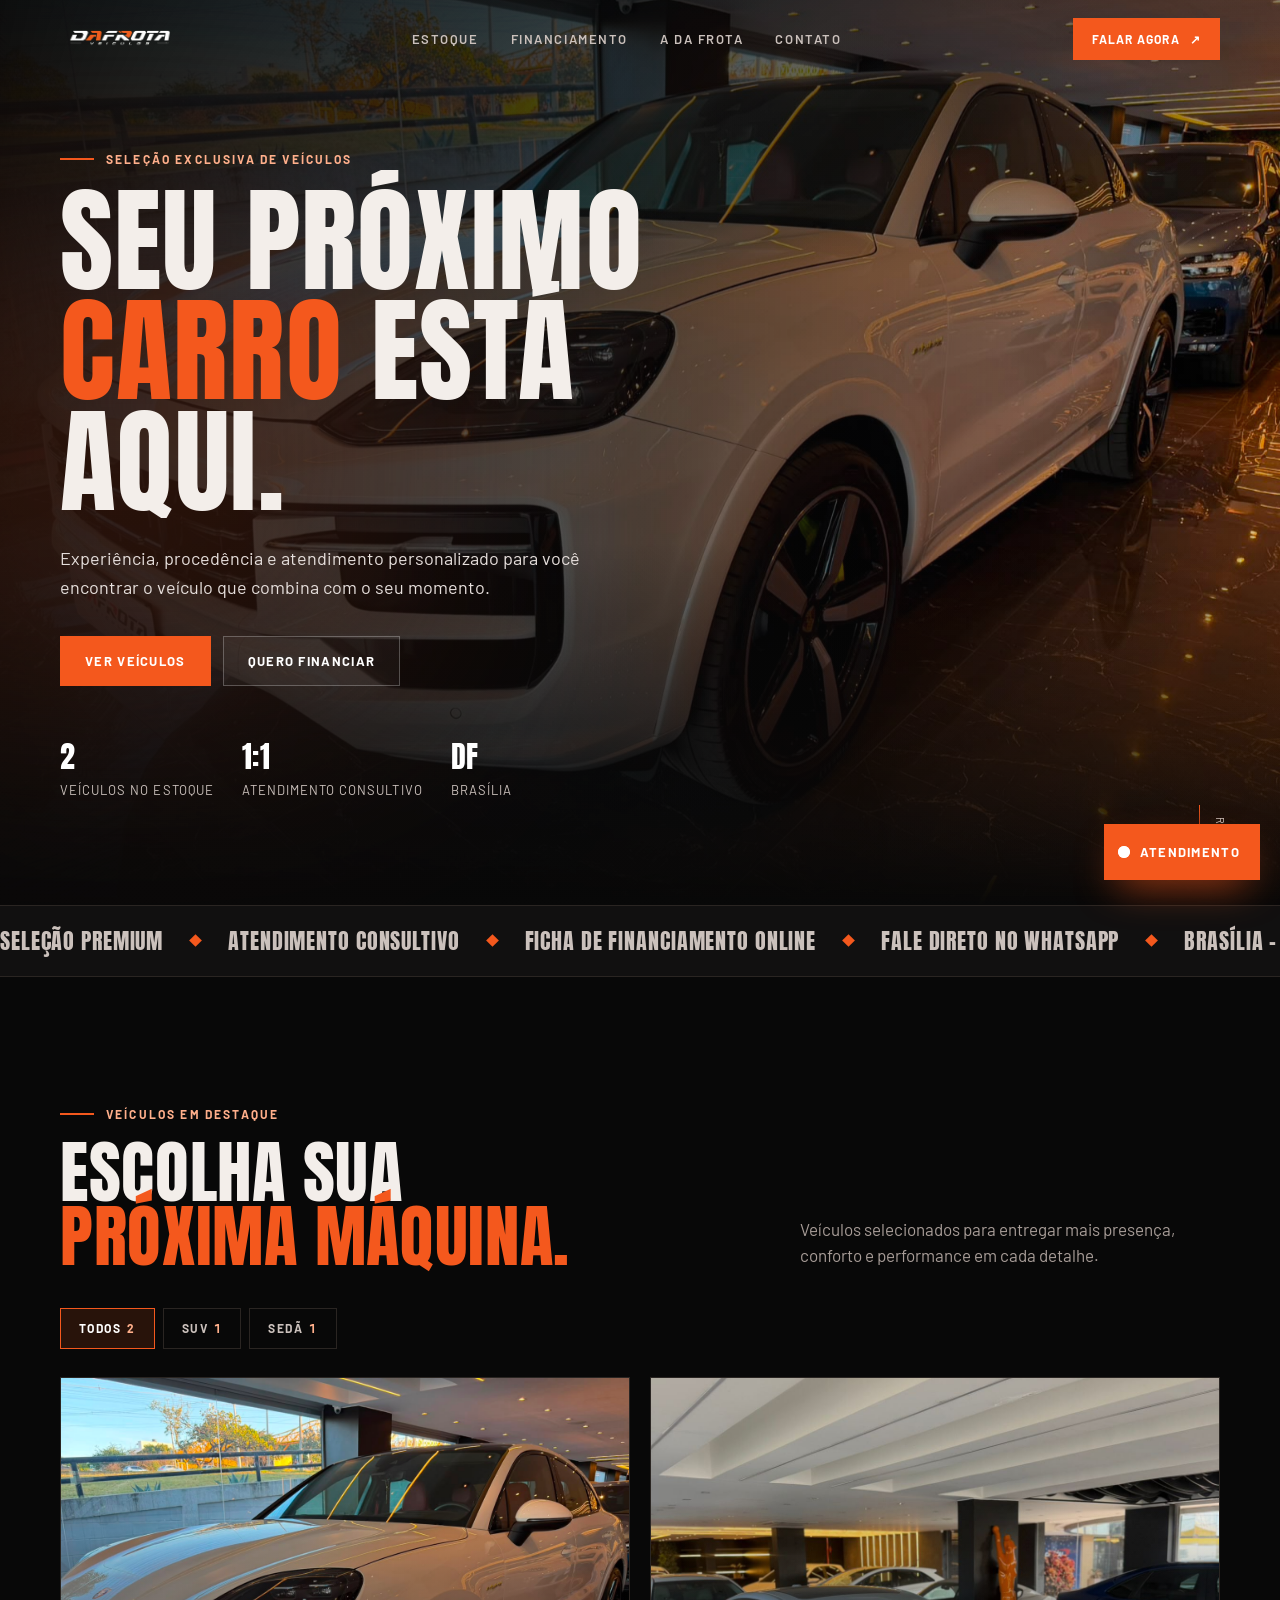
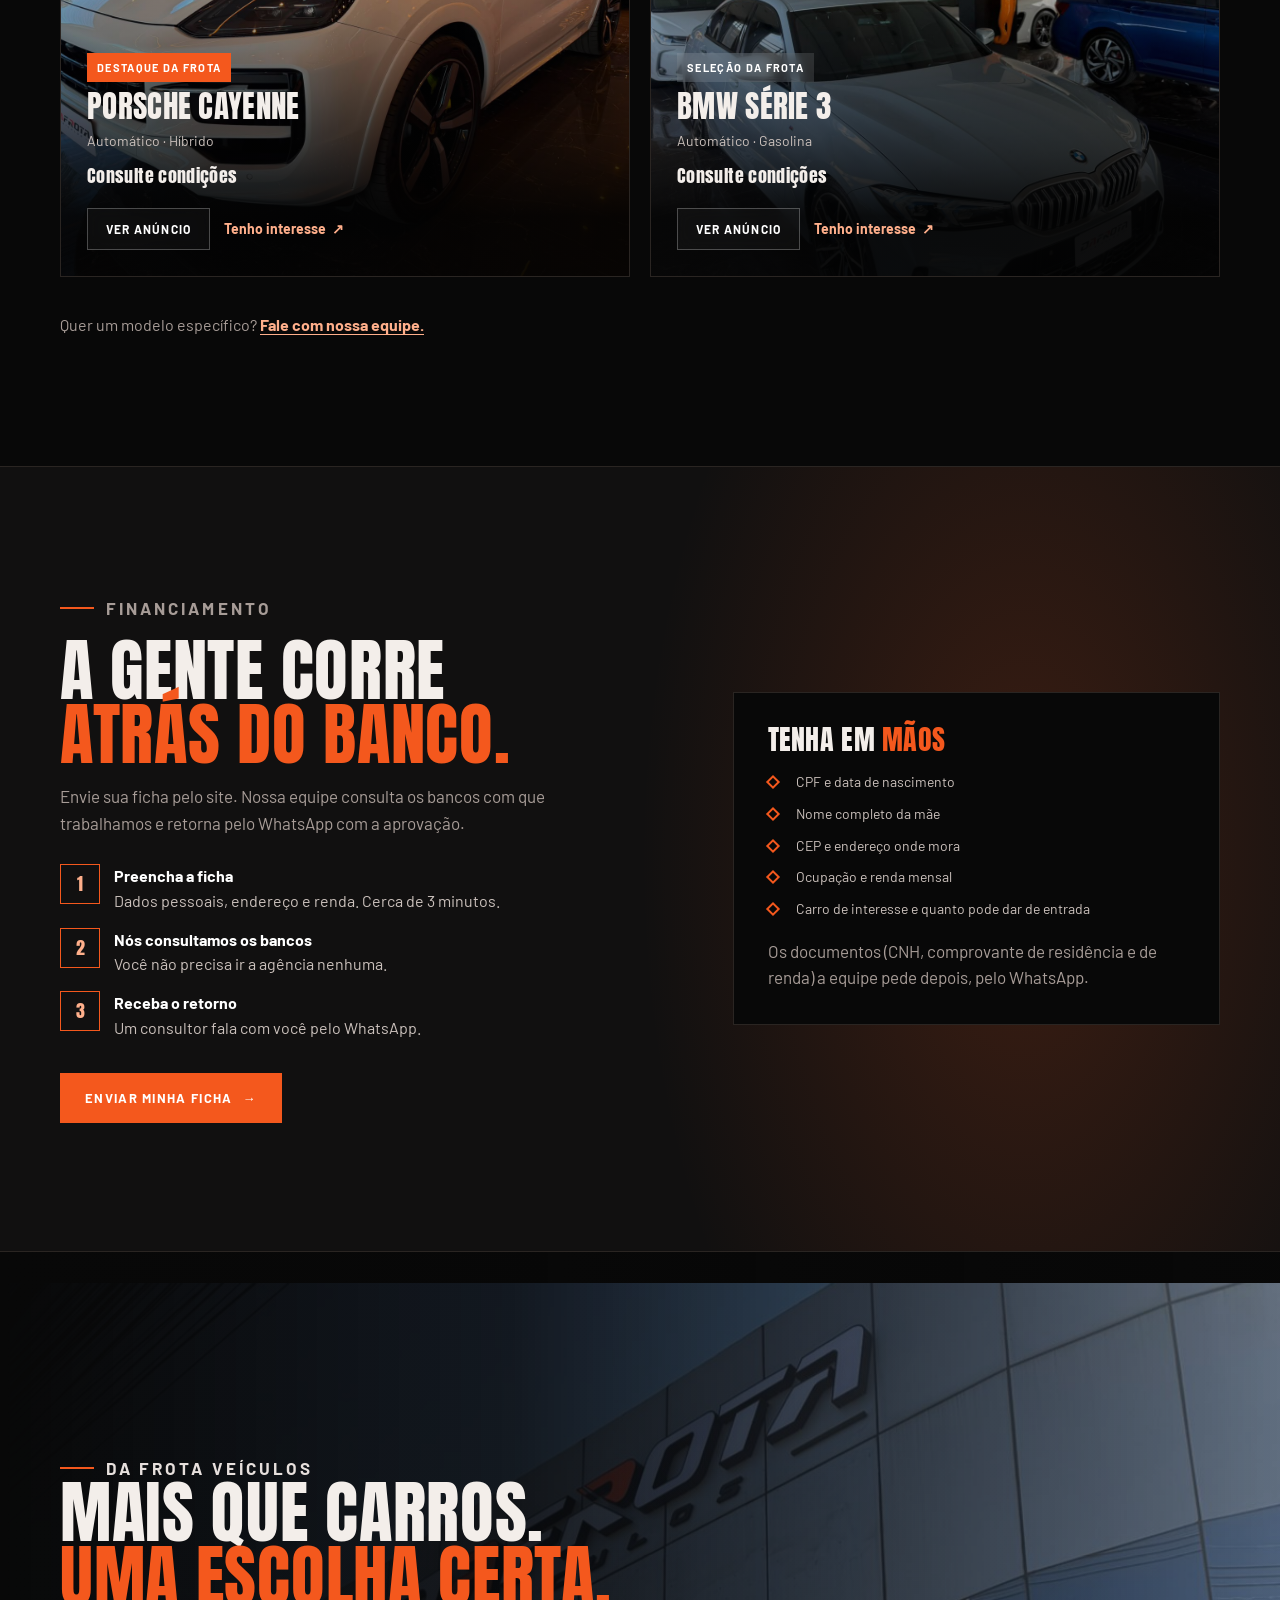
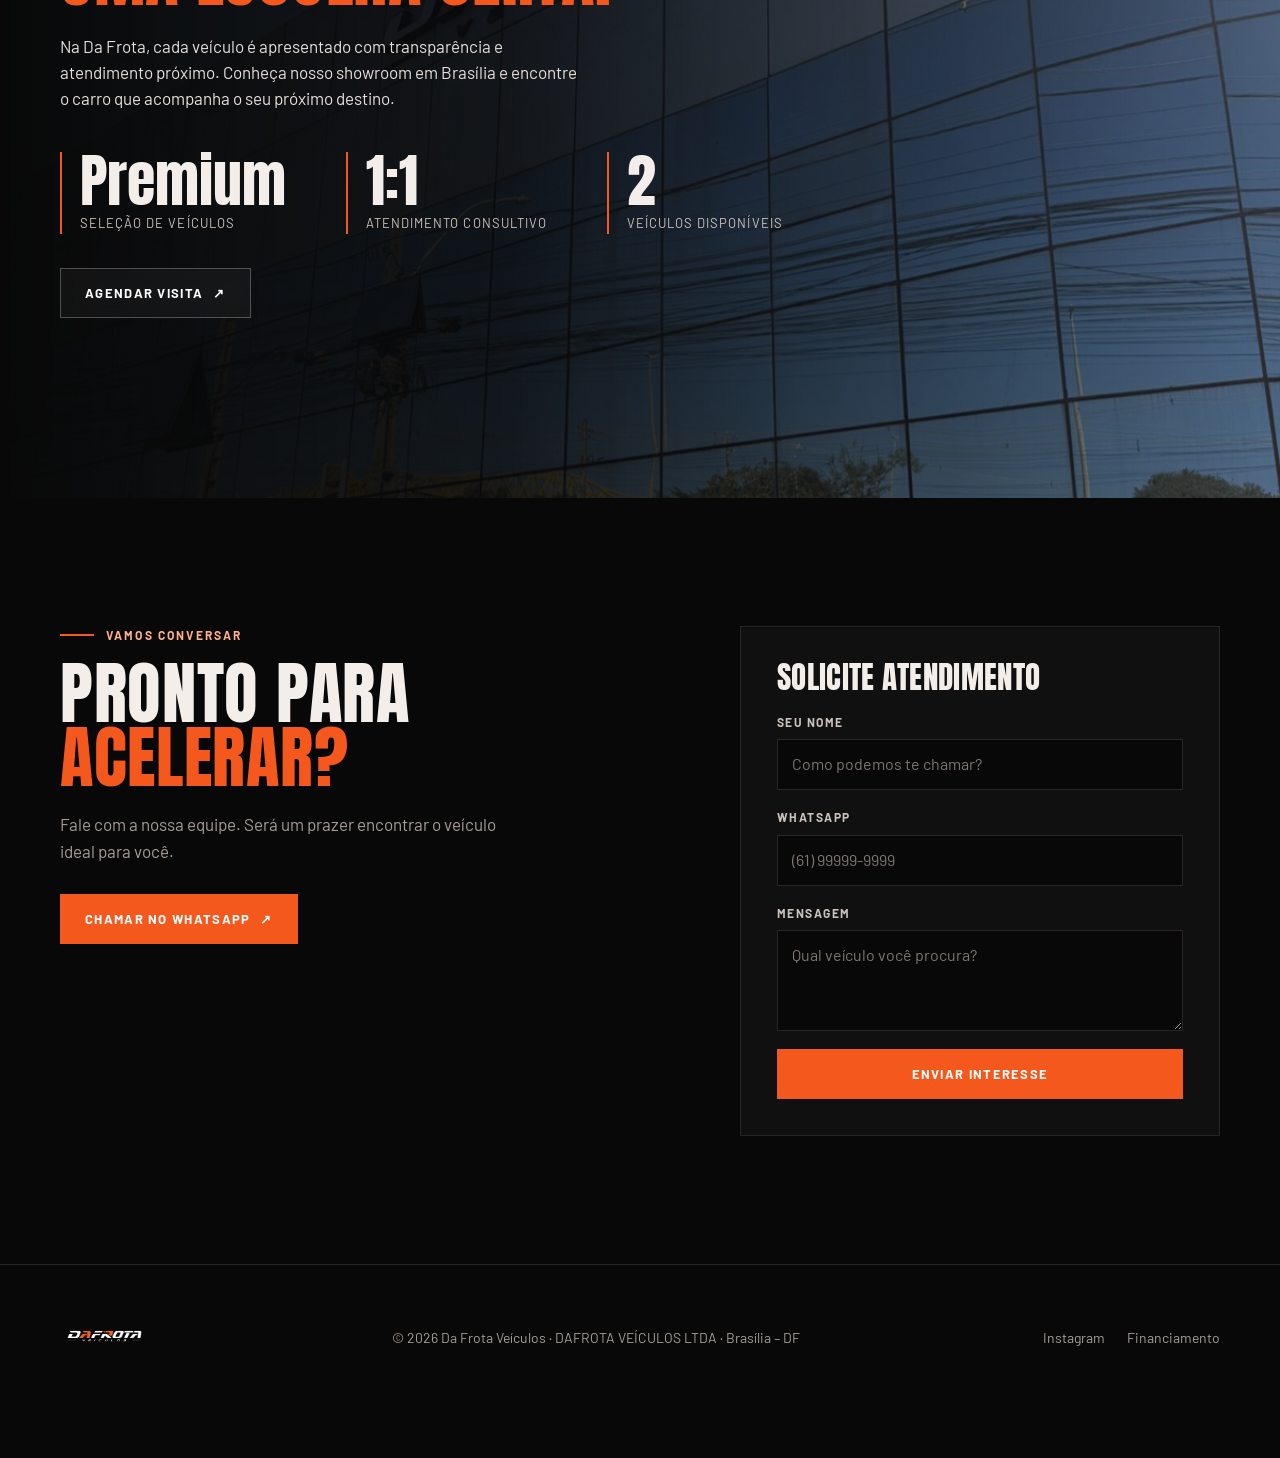
==== commit 43a025ca: "Corrige acentos cortados no título, filtro vazio, rodapé e SEO básico - Títulos animados (.line) gan" ====
--- a/index.html
+++ b/index.html
@@ -3,12 +3,16 @@
 <head>
 <meta charset="utf-8">
 <meta name="viewport" content="width=device-width, initial-scale=1, viewport-fit=cover">
-<title>Da Frota Veículos</title>
+<title>Da Frota Veículos | Seminovos premium em Brasília – DF</title>
+<link rel="canonical" href="https://dafrotaveiculos.com/">
 <meta name="description" content="Veículos selecionados, atendimento consultivo e simulação de financiamento online. Da Frota Veículos, Brasília – DF.">
 <meta name="theme-color" content="#080808">
 <meta property="og:title" content="Da Frota Veículos">
 <meta property="og:description" content="Seu próximo carro começa aqui.">
-<meta property="og:image" content="img/og.png">
+<meta property="og:image" content="https://dafrotaveiculos.com/img/og.png">
+<meta property="og:url" content="https://dafrotaveiculos.com/">
+<meta property="og:type" content="website">
+<meta property="og:locale" content="pt_BR">
 <meta name="twitter:card" content="summary_large_image">
 <link rel="icon" href="img/favicon.svg" type="image/svg+xml">
 <link rel="preconnect" href="https://fonts.googleapis.com">
@@ -16,6 +20,20 @@
 <link rel="stylesheet" href="https://fonts.googleapis.com/css2?family=Anton&family=Barlow:wght@400;500;600;700&display=swap">
 <link rel="stylesheet" href="css/style.css">
 <link rel="preload" as="image" href="img/porsche-cayenne.jpeg">
+<script type="application/ld+json">
+{
+  "@context": "https://schema.org",
+  "@type": "AutoDealer",
+  "name": "Da Frota Veículos",
+  "legalName": "DAFROTA VEÍCULOS LTDA",
+  "url": "https://dafrotaveiculos.com/",
+  "logo": "https://dafrotaveiculos.com/img/da-frota-logo-white.png",
+  "image": "https://dafrotaveiculos.com/img/fachada-da-frota.jpeg",
+  "telephone": "+55 61 98603-0907",
+  "address": { "@type": "PostalAddress", "addressLocality": "Brasília", "addressRegion": "DF", "addressCountry": "BR" },
+  "sameAs": ["https://instagram.com/dafrotaveiculos"]
+}
+</script>
 </head>
 <body>
 <div class="preloader" aria-hidden="true"><div class="preloader-inner"><img src="img/da-frota-logo-white.png" alt=""><div class="preloader-bar"></div></div></div>
@@ -152,7 +170,6 @@
     <nav aria-label="Rodapé">
       <a data-ig target="_blank" rel="noreferrer">Instagram</a>
       <a href="financiamento.html">Financiamento</a>
-      <a href="consultor.html">Área do consultor</a>
     </nav>
   </div>
 </footer>
--- a/css/style.css
+++ b/css/style.css
@@ -23,7 +23,7 @@
 }
 
 *, *::before, *::after { box-sizing: border-box; }
-html { scroll-behavior: smooth; -webkit-text-size-adjust: 100%; }
+html { scroll-behavior: smooth; scroll-padding-top: 90px; -webkit-text-size-adjust: 100%; }
 body {
   margin: 0;
   background: var(--ink);
@@ -165,7 +165,8 @@
 .speed-lines i:nth-child(3) { top: 78%; animation-delay: 2.7s; width: 40vw; opacity: .35; }
 .speed-lines i:nth-child(4) { top: 55%; animation-delay: 3.4s; width: 18vw; opacity: .3; }
 .hero-content { position: relative; }
-.hero h1 .line { display: block; overflow: hidden; padding-bottom: .04em; }
+/* padding/margin no topo: sem isso o overflow da animação corta os acentos (PRÓXIMO, ESTÁ) */
+.hero h1 .line { display: block; overflow: hidden; padding: .14em 0 .04em; margin-top: -.14em; }
 .hero h1 .line > span { display: inline-block; animation: rise 1.1s var(--ease) both; }
 .hero h1 .line:nth-child(2) > span { animation-delay: .12s; }
 .hero h1 .line:nth-child(3) > span { animation-delay: .24s; }
@@ -296,7 +297,8 @@
 .chip.active, .chip[aria-pressed="true"] { border-color: var(--orange); background: #f4581d22; color: #fff; }
 
 /* ---------- Rodapé ---------- */
-.footer { border-top: 1px solid var(--line); padding-block: 48px calc(48px + env(safe-area-inset-bottom, 0px)); }
+/* espaço extra embaixo para o botão flutuante "Atendimento" não cobrir os links */
+.footer { border-top: 1px solid var(--line); padding-block: 48px calc(96px + env(safe-area-inset-bottom, 0px)); }
 .footer-content { display: flex; flex-wrap: wrap; justify-content: space-between; align-items: center; gap: 24px; color: var(--muted); font-size: 14px; }
 .footer-content img { height: 34px; width: auto; }
 .footer-content nav { display: flex; flex-wrap: wrap; gap: 22px; }
@@ -424,7 +426,7 @@
 .page-hero::before { content: ""; position: absolute; inset: 0; z-index: -1; background: linear-gradient(90deg, #080808 20%, #080808cc 55%, #08080866), url("../img/og.png") 70% 50% / cover; opacity: .9; }
 .page-hero p.lead { max-width: 560px; color: #e6dfdc; font-size: 18px; margin: 22px 0 0; animation: fadeUp 1s .35s var(--ease) both; }
 .page-hero h1 { font-size: clamp(48px, 7.4vw, 104px); }
-.page-hero h1 .line { display: block; overflow: hidden; }
+.page-hero h1 .line { display: block; overflow: hidden; padding-top: .14em; margin-top: -.14em; }
 .page-hero h1 .line > span { display: inline-block; animation: rise 1s var(--ease) both; }
 .page-hero h1 .line:nth-child(2) > span { animation-delay: .1s; }
 .page-hero .eyebrow { animation: fadeUp .8s var(--ease) both; }
